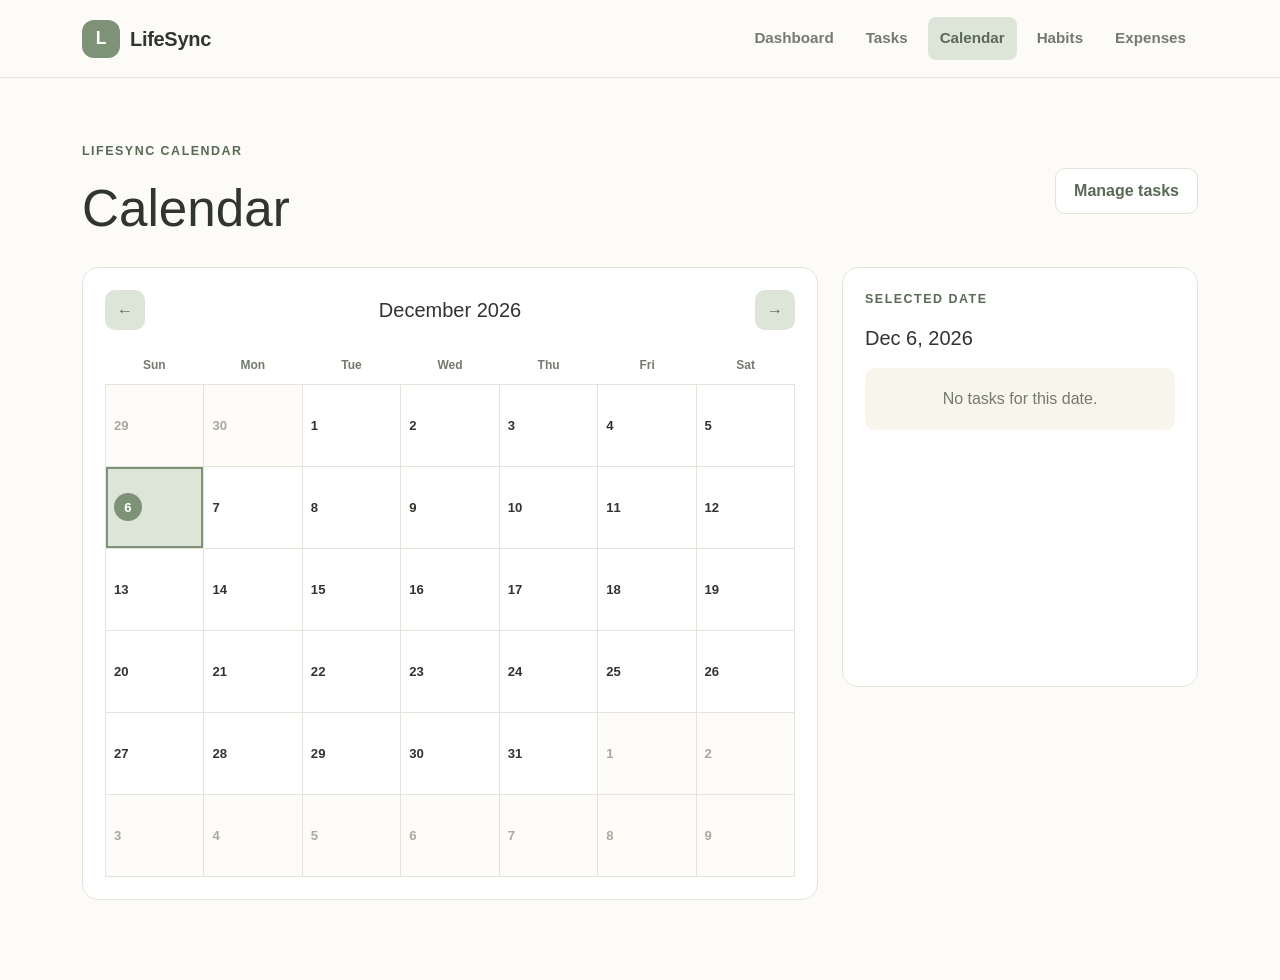
==== pages/calendar.html @ db2413bd "Build LifeSync dashboard, tasks, and calendar Co-authored-by: Copilot <223556219+Copilot@users.norep" ====
<!DOCTYPE html>
<html lang="en">
<head>
    <meta charset="UTF-8">
    <meta name="viewport" content="width=device-width, initial-scale=1.0">
    <title>Calendar | LifeSync</title>
    <link href="https://cdn.jsdelivr.net/npm/bootstrap@5.3.3/dist/css/bootstrap.min.css" rel="stylesheet">
    <link rel="stylesheet" href="../css/style.css">
    <link rel="stylesheet" href="../css/responsive.css">
</head>
<body>
    <nav class="navbar navbar-expand-lg navbar-light lifesync-navbar sticky-top">
        <div class="container">
            <a class="navbar-brand lifesync-brand" href="../index.html">
                <span class="brand-mark" aria-hidden="true">L</span><span>LifeSync</span>
            </a>
            <button class="navbar-toggler" type="button" data-bs-toggle="collapse" data-bs-target="#mainNavbar" aria-controls="mainNavbar" aria-expanded="false" aria-label="Toggle navigation">
                <span class="navbar-toggler-icon"></span>
            </button>
            <div class="collapse navbar-collapse" id="mainNavbar">
                <ul class="navbar-nav ms-auto align-items-lg-center">
                    <li class="nav-item"><a class="nav-link" href="../index.html">Dashboard</a></li>
                    <li class="nav-item"><a class="nav-link" href="tasks.html">Tasks</a></li>
                    <li class="nav-item"><a class="nav-link active" aria-current="page" href="calendar.html">Calendar</a></li>
                    <li class="nav-item"><a class="nav-link" href="habits.html">Habits</a></li>
                    <li class="nav-item"><a class="nav-link" href="expenses.html">Expenses</a></li>
                </ul>
            </div>
        </div>
    </nav>

    <main class="feature-page">
        <div class="container">
            <div class="feature-page-heading">
                <div>
                    <p class="section-eyebrow">LifeSync Calendar</p>
                    <h1>Calendar</h1>
                </div>
                <a class="btn lifesync-secondary-btn" href="tasks.html">Manage tasks</a>
            </div>

            <div class="row g-4">
                <div class="col-xl-8">
                    <section class="calendar-card" aria-label="Monthly calendar">
                        <div class="calendar-toolbar">
                            <button type="button" class="calendar-nav-btn" id="previousMonth" aria-label="Previous month">&larr;</button>
                            <h2 id="calendarMonth">Month Year</h2>
                            <button type="button" class="calendar-nav-btn" id="nextMonth" aria-label="Next month">&rarr;</button>
                        </div>
                        <div class="calendar-weekdays" aria-hidden="true">
                            <span>Sun</span><span>Mon</span><span>Tue</span>
                            <span>Wed</span><span>Thu</span><span>Fri</span><span>Sat</span>
                        </div>
                        <div id="calendarGrid" class="calendar-grid"></div>
                    </section>
                </div>
                <div class="col-xl-4">
                    <section class="calendar-selected-card">
                        <p class="section-eyebrow">Selected date</p>
                        <h2 id="selectedDateTitle">Tasks</h2>
                        <div id="selectedDateTasks" class="selected-date-tasks"></div>
                    </section>
                </div>
            </div>
        </div>
    </main>

    <script src="https://cdn.jsdelivr.net/npm/bootstrap@5.3.3/dist/js/bootstrap.bundle.min.js"></script>
    <script src="../js/app.js"></script>
    <script src="../js/calendar.js"></script>
</body>
</html>
---- css/style.css ----
:root {
    --cream: #f8f5ec;
    --cream-light: #fcfbf7;
    --sage: #7e9278;
    --sage-dark: #596a55;
    --sage-light: #dde4d8;
    --ink: #30352f;
    --muted: #747a70;
    --border: #e5e4dc;
    --white: #ffffff;
}

* {
    box-sizing: border-box;
}

html {
    scroll-behavior: smooth;
}

body {
    margin: 0;
    font-family: "Segoe UI", Arial, sans-serif;
    color: var(--ink);
    background: var(--cream-light);
    line-height: 1.6;
}

a {
    text-decoration: none;
}

.lifesync-navbar {
    min-height: 78px;
    background: rgba(252, 251, 247, 0.96);
    border-bottom: 1px solid var(--border);
    backdrop-filter: blur(10px);
}

.lifesync-brand,
.footer-brand {
    color: var(--ink);
    font-weight: 700;
    letter-spacing: -0.3px;
}

.lifesync-brand {
    display: inline-flex;
    align-items: center;
    gap: 10px;
    font-size: 1.25rem;
}

.brand-mark {
    display: inline-grid;
    place-items: center;
    width: 38px;
    height: 38px;
    border-radius: 12px;
    color: var(--white);
    background: var(--sage);
    font-size: 1.1rem;
}

.navbar-nav {
    gap: 8px;
}

.navbar-nav .nav-link {
    padding: 9px 12px !important;
    color: var(--muted);
    font-size: 0.95rem;
    font-weight: 600;
    border-radius: 8px;
}

.navbar-nav .nav-link:hover,
.navbar-nav .nav-link.active {
    color: var(--sage-dark);
    background: var(--sage-light);
}

.navbar-toggler {
    border-color: var(--border);
    box-shadow: none;
}

.navbar-toggler:focus {
    box-shadow: 0 0 0 3px rgba(126, 146, 120, 0.18);
}

.hero-section {
    padding: 72px 0 82px;
    background:
        radial-gradient(circle at 86% 18%, rgba(126, 146, 120, 0.13), transparent 24%),
        var(--cream);
}

.hero-eyebrow,
.section-eyebrow {
    color: var(--sage-dark);
    font-size: 0.78rem;
    font-weight: 800;
    letter-spacing: 1.5px;
    text-transform: uppercase;
}

.hero-section h1 {
    max-width: 680px;
    margin: 12px 0 20px;
    font-size: clamp(2.7rem, 6vw, 5.2rem);
    line-height: 0.98;
    letter-spacing: -3px;
}

.hero-section h1 span {
    color: var(--sage);
}

.hero-text {
    max-width: 590px;
    margin-bottom: 28px;
    color: var(--muted);
    font-size: 1.08rem;
}

.lifesync-primary-btn {
    padding: 13px 22px;
    color: var(--white);
    background: var(--sage);
    border: 1px solid var(--sage);
    border-radius: 10px;
    font-weight: 700;
    box-shadow: 0 10px 24px rgba(89, 106, 85, 0.14);
}

.lifesync-primary-btn:hover,
.lifesync-primary-btn:focus {
    color: var(--white);
    background: var(--sage-dark);
    border-color: var(--sage-dark);
    transform: translateY(-1px);
}

.hero-card {
    max-width: 430px;
    margin-left: auto;
    padding: 26px;
    background: rgba(255, 255, 255, 0.78);
    border: 1px solid rgba(229, 228, 220, 0.9);
    border-radius: 22px;
    box-shadow: 0 24px 60px rgba(89, 106, 85, 0.12);
}

.hero-card-header {
    display: flex;
    align-items: center;
    justify-content: space-between;
    padding-bottom: 18px;
    border-bottom: 1px solid var(--border);
}

.hero-card-label {
    color: var(--muted);
    font-size: 0.75rem;
    font-weight: 700;
    text-transform: uppercase;
}

.hero-card h2 {
    margin: 3px 0 0;
    font-size: 1.25rem;
}

.status-dot {
    width: 10px;
    height: 10px;
    border-radius: 50%;
    background: var(--sage);
    box-shadow: 0 0 0 5px var(--sage-light);
}

.preview-list {
    display: grid;
    gap: 10px;
    padding-top: 18px;
}

.preview-row {
    display: flex;
    align-items: center;
    gap: 13px;
    padding: 12px;
    border-radius: 12px;
}

.preview-row:nth-child(2) {
    background: var(--cream);
}

.preview-icon,
.feature-icon {
    display: inline-grid;
    flex: 0 0 auto;
    place-items: center;
    color: var(--sage-dark);
    background: var(--sage-light);
    border-radius: 10px;
    font-weight: 800;
}

.preview-icon {
    width: 42px;
    height: 42px;
}

.preview-row strong,
.preview-row small {
    display: block;
}

.preview-row strong {
    font-size: 0.92rem;
}

.preview-row small {
    color: var(--muted);
}

.features-section {
    padding: 78px 0 88px;
}

.section-heading {
    margin-bottom: 38px;
}

.section-heading h2 {
    margin: 8px 0 0;
    font-size: clamp(1.8rem, 4vw, 2.5rem);
    letter-spacing: -1px;
}

.feature-card {
    height: 100%;
    min-height: 240px;
    padding: 28px;
    background: var(--white);
    border: 1px solid var(--border);
    border-radius: 16px;
    transition: transform 180ms ease, box-shadow 180ms ease, border-color 180ms ease;
}

.feature-card:hover {
    transform: translateY(-5px);
    border-color: var(--sage-light);
    box-shadow: 0 18px 36px rgba(89, 106, 85, 0.09);
}

.feature-icon {
    width: 48px;
    height: 48px;
    margin-bottom: 20px;
    font-size: 1rem;
}

.feature-card h3 {
    margin-bottom: 10px;
    font-size: 1.2rem;
}

.feature-card p {
    color: var(--muted);
    font-size: 0.94rem;
}

.feature-link {
    display: inline-block;
    margin-top: 4px;
    color: var(--sage-dark);
    font-size: 0.88rem;
    font-weight: 800;
}

.feature-link::after {
    content: " →";
}

.lifesync-footer {
    padding: 26px 0;
    color: var(--muted);
    background: var(--cream);
    border-top: 1px solid var(--border);
    font-size: 0.88rem;
}

.footer-brand {
    color: var(--sage-dark);
}

.page-placeholder {
    min-height: 56vh;
    padding: 80px 0;
}

.lifesync-secondary-btn {
    padding: 10px 18px;
    color: var(--sage-dark);
    background: var(--white);
    border: 1px solid var(--sage-light);
    border-radius: 10px;
    font-weight: 700;
}

.lifesync-secondary-btn:hover,
.lifesync-secondary-btn:focus {
    color: var(--sage-dark);
    background: var(--sage-light);
    border-color: var(--sage);
}

.dashboard-section {
    padding: 76px 0;
}

.dashboard-heading,
.feature-page-heading,
.panel-heading,
.task-column-heading,
.calendar-toolbar {
    display: flex;
    align-items: center;
    justify-content: space-between;
}

.dashboard-heading {
    margin-bottom: 24px;
}

.dashboard-heading h2 {
    margin: 6px 0 0;
    font-size: 2.1rem;
}

.dashboard-stat-card,
.dashboard-panel,
.task-column,
.calendar-card,
.calendar-selected-card {
    background: var(--white);
    border: 1px solid var(--border);
    border-radius: 16px;
}

.dashboard-stat-card {
    padding: 22px 24px;
}

.dashboard-stat-card p {
    margin-bottom: 4px;
    color: var(--muted);
    font-weight: 600;
}

.dashboard-stat-card strong {
    color: var(--sage-dark);
    font-size: 2.25rem;
}

.dashboard-panel {
    min-height: 220px;
    padding: 24px;
}

.panel-heading h3,
.calendar-selected-card h2 {
    margin: 4px 0 0;
    font-size: 1.25rem;
}

.small-muted,
.progress-message {
    color: var(--muted);
}

.progress-percent {
    color: var(--sage-dark);
    font-size: 1.15rem;
}

.lifesync-progress {
    height: 10px;
    margin: 28px 0 14px;
    background: var(--sage-light);
    border-radius: 999px;
    overflow: hidden;
}

.lifesync-progress .progress-bar {
    background: var(--sage);
}

.progress-message {
    margin: 0;
    font-size: 0.9rem;
}

.today-task-list,
.selected-date-tasks,
.task-list {
    display: grid;
    gap: 10px;
    margin-top: 18px;
}

.today-task,
.selected-task {
    display: flex;
    align-items: flex-start;
    gap: 12px;
    padding: 12px;
    background: var(--cream);
    border-radius: 10px;
}

.today-task-status,
.selected-task-status {
    width: 9px;
    height: 9px;
    margin-top: 7px;
    flex: 0 0 auto;
    border-radius: 50%;
    background: var(--sage);
}

.today-task.is-completed,
.selected-task.is-completed,
.task-card.is-completed {
    opacity: 0.68;
}

.today-task.is-completed strong,
.task-card.is-completed h3,
.selected-task.is-completed h3 {
    text-decoration: line-through;
}

.today-task strong,
.today-task small,
.selected-task h3,
.selected-task p,
.selected-task small {
    display: block;
}

.today-task small,
.selected-task p,
.selected-task small {
    color: var(--muted);
}

.empty-state {
    margin: 0;
    padding: 18px;
    color: var(--muted);
    background: var(--cream);
    border-radius: 10px;
    text-align: center;
}

.feature-page {
    min-height: 70vh;
    padding: 64px 0 80px;
    background: var(--cream-light);
}

.feature-page-heading {
    margin-bottom: 28px;
}

.feature-page-heading h1 {
    margin: 5px 0 0;
    font-size: clamp(2rem, 5vw, 3.2rem);
}

.task-column {
    min-height: 380px;
    padding: 22px;
}

.task-column-heading {
    padding-bottom: 14px;
    border-bottom: 1px solid var(--border);
}

.task-column-heading h2 {
    margin: 0;
    font-size: 1.15rem;
}

.task-count {
    display: inline-grid;
    place-items: center;
    min-width: 30px;
    height: 30px;
    color: var(--sage-dark);
    background: var(--sage-light);
    border-radius: 50%;
    font-size: 0.85rem;
    font-weight: 800;
}

.task-card {
    padding: 18px;
    border: 1px solid var(--border);
    border-radius: 12px;
}

.task-card-top,
.task-actions {
    display: flex;
    align-items: center;
    justify-content: space-between;
}

.task-check {
    margin: 0;
    cursor: pointer;
}

.task-check input {
    position: absolute;
    opacity: 0;
}

.task-check-box {
    display: block;
    width: 20px;
    height: 20px;
    background: var(--white);
    border: 2px solid var(--sage);
    border-radius: 6px;
}

.task-check input:checked + .task-check-box {
    background:
        linear-gradient(135deg, transparent 45%, var(--white) 46%, var(--white) 55%, transparent 56%)
        var(--sage);
}

.task-check input:focus-visible + .task-check-box {
    outline: 3px solid rgba(126, 146, 120, 0.25);
}

.priority-badge {
    padding: 4px 8px;
    border-radius: 999px;
    font-size: 0.72rem;
    font-weight: 800;
}

.priority-low {
    color: #65705f;
    background: #edf0e9;
}

.priority-medium {
    color: #75662f;
    background: #f3edcf;
}

.priority-high {
    color: #965c50;
    background: #f4dfd8;
}

.task-card h3 {
    margin: 12px 0 6px;
    font-size: 1.05rem;
}

.task-description,
.task-due-date {
    color: var(--muted);
    font-size: 0.88rem;
}

.task-due-date {
    margin: 8px 0 12px;
}

.task-actions {
    justify-content: flex-start;
    gap: 8px;
}

.task-action-btn {
    padding: 5px 9px;
    color: var(--sage-dark);
    background: var(--sage-light);
    border: 0;
    border-radius: 7px;
    font-size: 0.78rem;
    font-weight: 700;
}

.task-action-btn.delete {
    color: #965c50;
    background: #f4dfd8;
}

.lifesync-modal {
    border: 0;
    border-radius: 16px;
}

.lifesync-modal .modal-header,
.lifesync-modal .modal-footer {
    border-color: var(--border);
}

.lifesync-modal .form-control,
.lifesync-modal .form-select {
    border-color: var(--border);
}

.lifesync-modal .form-control:focus,
.lifesync-modal .form-select:focus {
    border-color: var(--sage);
    box-shadow: 0 0 0 3px rgba(126, 146, 120, 0.15);
}

.calendar-card,
.calendar-selected-card {
    padding: 22px;
}

.calendar-toolbar {
    margin-bottom: 18px;
}

.calendar-toolbar h2 {
    margin: 0;
    font-size: 1.25rem;
}

.calendar-nav-btn {
    width: 40px;
    height: 40px;
    color: var(--sage-dark);
    background: var(--sage-light);
    border: 0;
    border-radius: 10px;
    font-weight: 800;
}

.calendar-weekdays,
.calendar-grid {
    display: grid;
    grid-template-columns: repeat(7, minmax(0, 1fr));
}

.calendar-weekdays {
    color: var(--muted);
    text-align: center;
    font-size: 0.75rem;
    font-weight: 800;
}

.calendar-weekdays span {
    padding: 8px 2px;
}

.calendar-grid {
    border-top: 1px solid var(--border);
    border-left: 1px solid var(--border);
}

.calendar-day {
    position: relative;
    min-width: 0;
    min-height: 82px;
    padding: 8px;
    color: var(--ink);
    background: var(--white);
    border: 0;
    border-right: 1px solid var(--border);
    border-bottom: 1px solid var(--border);
    text-align: left;
}

.calendar-day:hover {
    background: var(--cream);
}

.calendar-day.outside {
    color: #aaa99f;
    background: #fdfcf8;
}

.calendar-day.today .calendar-day-number {
    display: inline-grid;
    place-items: center;
    width: 28px;
    height: 28px;
    color: var(--white);
    background: var(--sage);
    border-radius: 50%;
}

.calendar-day.selected {
    background: var(--sage-light);
    box-shadow: inset 0 0 0 2px var(--sage);
}

.calendar-day-number {
    font-size: 0.82rem;
    font-weight: 700;
}

.calendar-task-dots {
    display: flex;
    align-items: center;
    gap: 4px;
    margin-top: 12px;
}

.task-dot {
    width: 7px;
    height: 7px;
    background: var(--sage);
    border-radius: 50%;
}

.task-dot.completed {
    background: #b9bdb4;
}

.task-more {
    color: var(--muted);
    font-size: 0.68rem;
}

.calendar-selected-card {
    min-height: 420px;
}

.selected-task h3 {
    margin: 0 0 4px;
    font-size: 0.95rem;
}

.selected-task p {
    margin: 0 0 4px;
    font-size: 0.82rem;
}
---- css/responsive.css ----
@media (max-width: 991.98px) {
    .lifesync-navbar {
        min-height: 68px;
    }

    .navbar-collapse {
        padding: 12px 0 8px;
    }

    .navbar-nav {
        align-items: stretch !important;
        gap: 2px;
    }

    .hero-card {
        max-width: 100%;
        margin: 10px 0 0;
    }
}

@media (max-width: 575.98px) {
    .lifesync-brand {
        font-size: 1.1rem;
    }

    .brand-mark {
        width: 34px;
        height: 34px;
        border-radius: 10px;
    }

    .hero-section {
        padding: 48px 0 58px;
    }

    .hero-section h1 {
        letter-spacing: -2px;
    }

    .hero-text {
        font-size: 1rem;
    }

    .lifesync-primary-btn {
        width: 100%;
        text-align: center;
    }

    .hero-card {
        padding: 20px;
        border-radius: 16px;
    }

    .features-section {
        padding: 58px 0 64px;
    }

    .feature-card {
        min-height: auto;
        padding: 24px;
    }

    .lifesync-footer {
        text-align: center;
    }

    .dashboard-heading,
    .feature-page-heading {
        align-items: flex-start;
        gap: 16px;
    }

    .dashboard-heading {
        flex-direction: column;
    }

    .feature-page-heading {
        align-items: center;
    }

    .dashboard-heading h2 {
        font-size: 1.7rem;
    }

    .feature-page {
        padding: 48px 0 58px;
    }

    .task-column,
    .calendar-card,
    .calendar-selected-card,
    .dashboard-panel {
        padding: 18px;
    }

    .calendar-day {
        min-height: 58px;
        padding: 5px;
    }

    .calendar-task-dots {
        margin-top: 6px;
        gap: 2px;
    }

    .task-dot {
        width: 5px;
        height: 5px;
    }
}
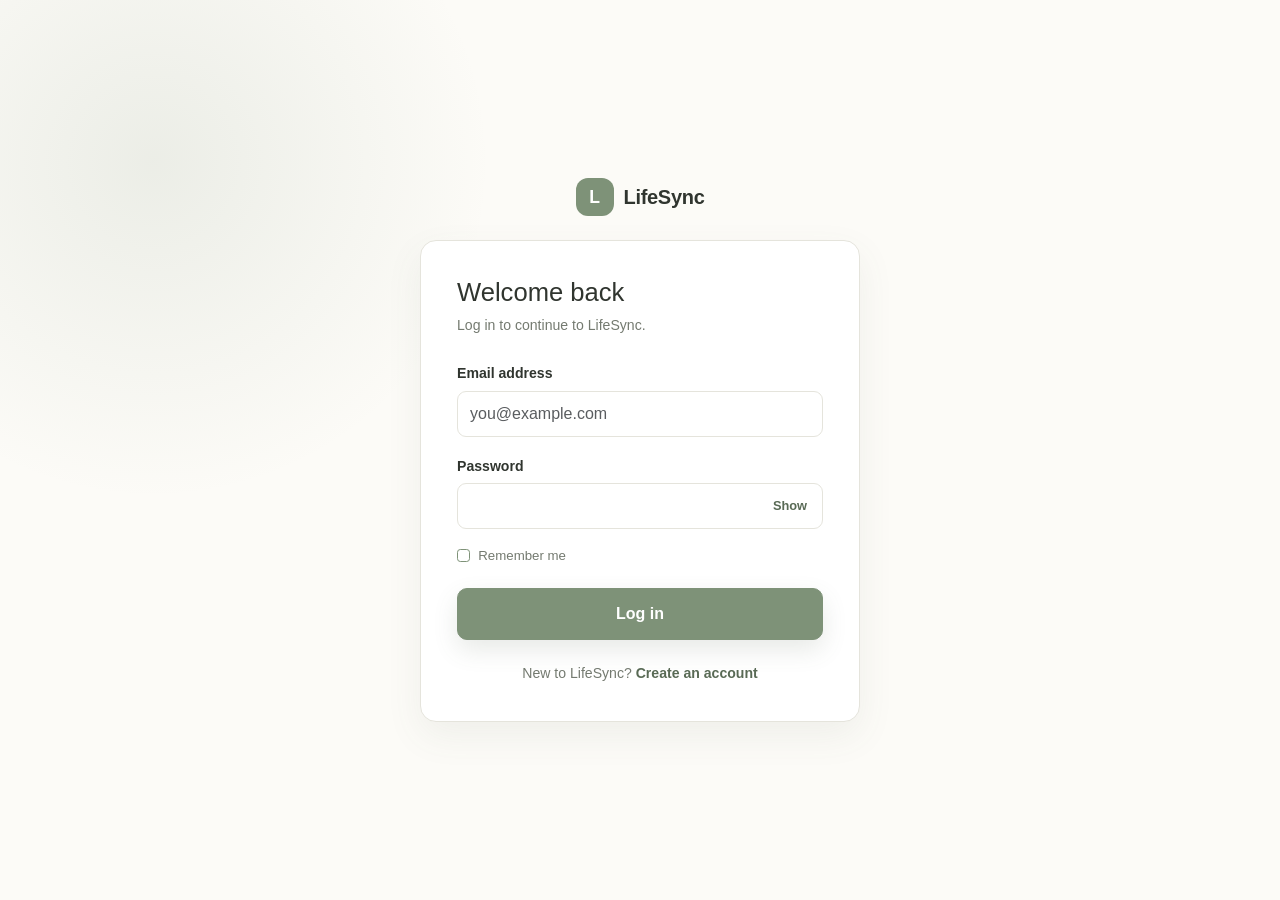
==== commit 21f516c3: "Add Study Planner, Login and Signup pages" ====
--- a/pages/calendar.html
+++ b/pages/calendar.html
@@ -24,6 +24,7 @@
                     <li class="nav-item"><a class="nav-link active" aria-current="page" href="calendar.html">Calendar</a></li>
                     <li class="nav-item"><a class="nav-link" href="habits.html">Habits</a></li>
                     <li class="nav-item"><a class="nav-link" href="expenses.html">Expenses</a></li>
+                    <li class="nav-item"><a class="nav-link" href="study-planner.html">Study Planner</a></li>
                 </ul>
             </div>
         </div>
